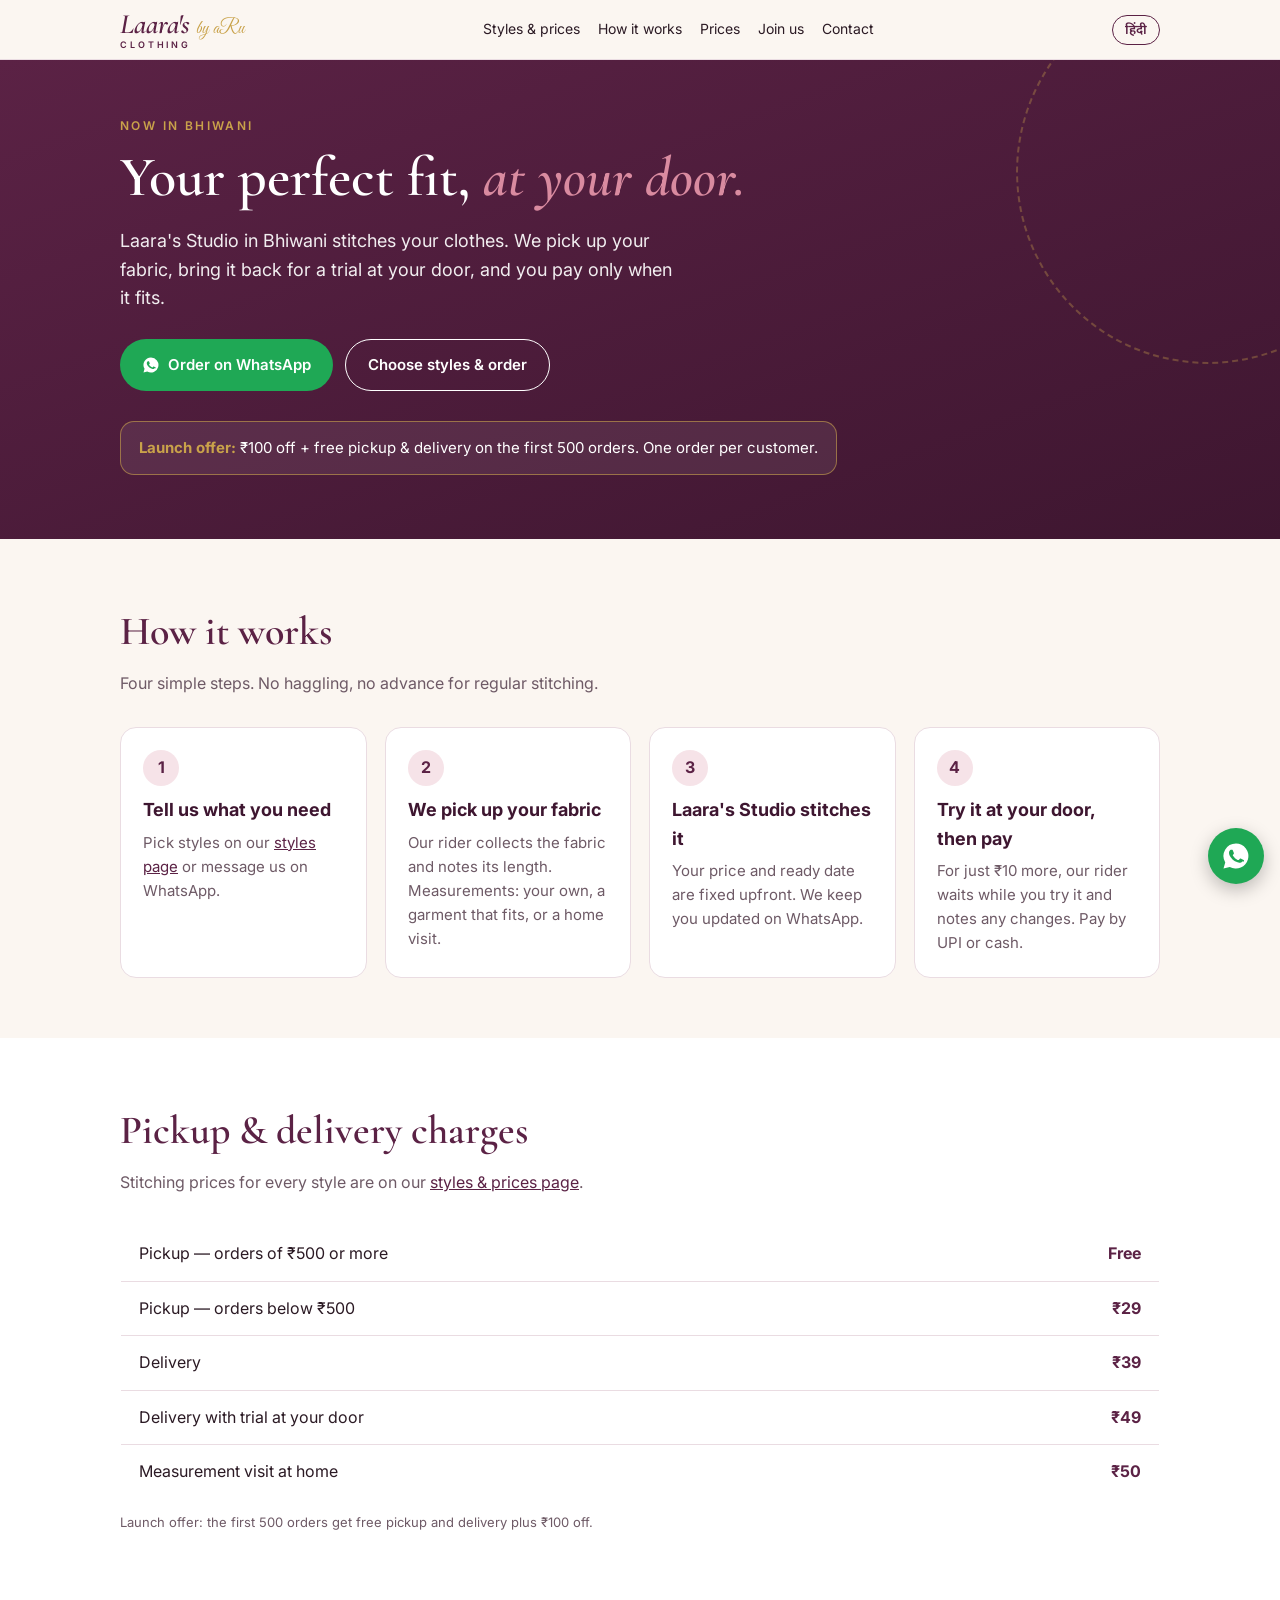
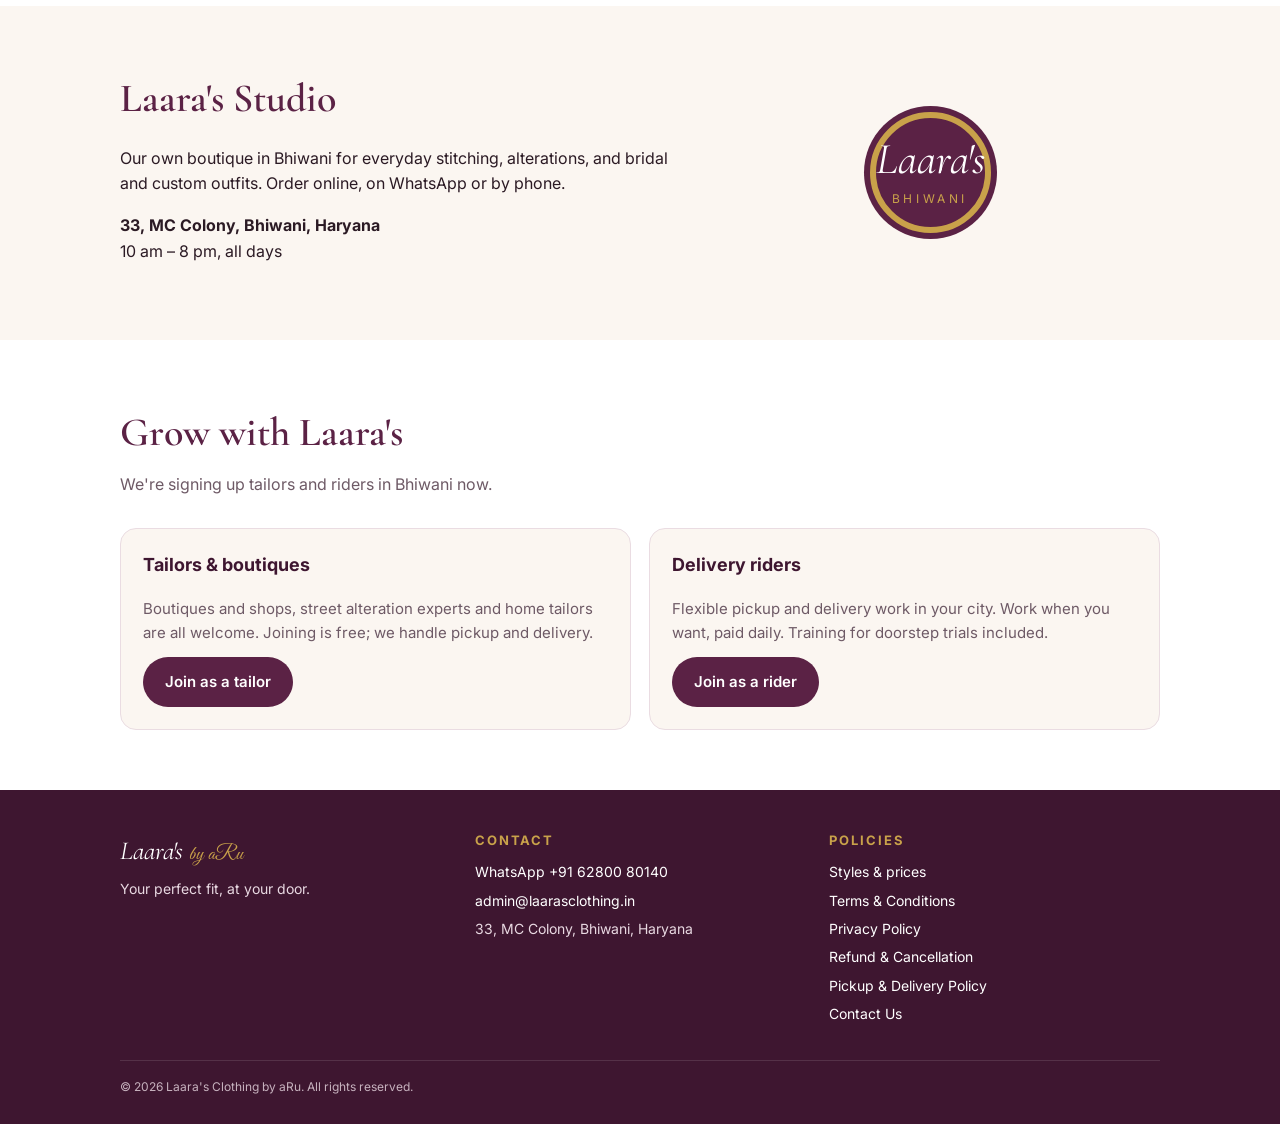
==== site/index.html @ 68b62dad "Laara's Studio website: home, styles & prices with cart, policies; Google Sheet order capture Co-Aut" ====
<!DOCTYPE html>
<html lang="en">
<head>
<meta charset="utf-8">
<meta name="viewport" content="width=device-width,initial-scale=1">
<title>Laara's Clothing by aRu — Tailoring at your door, Bhiwani</title>
<meta name="description" content="Laara's Studio, Bhiwani: get your clothes stitched with free pickup, trial at your door, and pay only when it fits. Order online or on WhatsApp.">
<meta property="og:title" content="Laara's Clothing by aRu">
<meta property="og:description" content="Laara's Studio, Bhiwani. Pickup, trial at your door, pay only when it fits.">
<meta name="theme-color" content="#5B2245">
<link rel="icon" href="favicon.svg" type="image/svg+xml">
<link rel="preconnect" href="https://fonts.googleapis.com"><link rel="preconnect" href="https://fonts.gstatic.com" crossorigin>
<link href="https://fonts.googleapis.com/css2?family=Cormorant+Garamond:ital,wght@0,600;1,600&family=Great+Vibes&family=Inter:wght@400;600;700&family=Noto+Sans+Devanagari:wght@400;600&display=swap" rel="stylesheet">
<link rel="stylesheet" href="style.css">
</head>
<body>

<header class="top"><div class="wrap">
  <a class="brand" href="/" aria-label="Laara's Clothing by aRu home">
    <span class="brand-row"><span class="name">Laara's</span><span class="by">by aRu</span></span>
    <span class="sub">CLOTHING</span>
  </a>
  <nav class="links">
    <a href="shop.html"><span data-l="en">Styles &amp; prices</span><span data-l="hi">स्टाइल और कीमतें</span></a>
    <a href="#how"><span data-l="en">How it works</span><span data-l="hi">कैसे काम करता है</span></a>
    <a href="#prices"><span data-l="en">Prices</span><span data-l="hi">कीमतें</span></a>
    <a href="#join"><span data-l="en">Join us</span><span data-l="hi">हमसे जुड़ें</span></a>
    <a href="contact.html"><span data-l="en">Contact</span><span data-l="hi">संपर्क</span></a>
  </nav>
  <button class="lang" id="langBtn" type="button">हिंदी</button>
</div></header>

<section class="hero"><div class="wrap">
  <div class="eyebrow"><span data-l="en">Now in Bhiwani</span><span data-l="hi">अब भिवानी में</span></div>
  <h1 data-l="en">Your perfect fit, <em>at your door.</em></h1>
  <h1 data-l="hi">सही फिटिंग, <em>आपके दरवाज़े पर।</em></h1>
  <p class="lead" data-l="en">Laara's Studio in Bhiwani stitches your clothes. We pick up your fabric, bring it back for a trial at your door, and you pay only when it fits.</p>
  <p class="lead" data-l="hi">भिवानी का लारा'ज़ स्टूडियो आपके कपड़े सिलता है। हम कपड़ा घर से लेते हैं, ट्रायल के लिए वापस लाते हैं, और फिटिंग सही होने पर ही आप भुगतान करते हैं।</p>
  <div class="ctas">
    <a class="btn btn-wa" href="https://wa.me/916280080140?text=Hi%20Laara%27s%2C%20I%20want%20to%20get%20clothes%20stitched" target="_blank" rel="noopener">
      <svg viewBox="0 0 24 24" fill="currentColor"><path d="M12 2a10 10 0 0 0-8.6 15.1L2 22l5-1.3A10 10 0 1 0 12 2Zm5.3 14.1c-.2.6-1.3 1.2-1.8 1.2-.5.1-1 .2-3.3-.7-2.8-1.1-4.5-3.9-4.7-4.1-.1-.2-1.1-1.5-1.1-2.9s.7-2.1 1-2.4c.3-.3.6-.3.8-.3h.6c.2 0 .4 0 .6.5l.9 2.1c.1.2.1.4 0 .5l-.3.5-.4.5c-.1.1-.3.3-.1.6.2.3.8 1.3 1.7 2.1 1.2 1 2.1 1.3 2.4 1.5.3.1.5.1.6-.1l.9-1c.2-.3.4-.2.6-.1l2 .9c.3.2.5.2.6.3.1.2.1.8-.1 1.4Z"/></svg>
      <span data-l="en">Order on WhatsApp</span><span data-l="hi">WhatsApp पर ऑर्डर करें</span>
    </a>
    <a class="btn btn-ghost" href="shop.html"><span data-l="en">Choose styles &amp; order</span><span data-l="hi">स्टाइल चुनें और ऑर्डर करें</span></a>
  </div>
  <div class="offer" data-l="en"><b>Launch offer:</b> ₹100 off + free pickup &amp; delivery on the first 500 orders. One order per customer.</div>
  <div class="offer" data-l="hi"><b>शुरुआती ऑफ़र:</b> पहले 500 ऑर्डर पर ₹100 की छूट + मुफ़्त पिकअप और डिलीवरी। एक ग्राहक, एक ऑर्डर।</div>
</div></section>

<section id="how"><div class="wrap">
  <h2><span data-l="en">How it works</span><span data-l="hi">कैसे काम करता है</span></h2>
  <p class="sec-lead"><span data-l="en">Four simple steps. No haggling, no advance for regular stitching.</span><span data-l="hi">चार आसान कदम। कोई मोल-भाव नहीं, सामान्य सिलाई के लिए कोई एडवांस नहीं।</span></p>
  <div class="grid g4">
    <div class="card"><div class="step-n">1</div>
      <h3><span data-l="en">Tell us what you need</span><span data-l="hi">बताइए क्या सिलवाना है</span></h3>
      <p><span data-l="en">Pick styles on our <a href="shop.html">styles page</a> or message us on WhatsApp.</span><span data-l="hi"><a href="shop.html">स्टाइल पेज</a> पर चुनें या WhatsApp पर बताइए।</span></p></div>
    <div class="card"><div class="step-n">2</div>
      <h3><span data-l="en">We pick up your fabric</span><span data-l="hi">हम कपड़ा ले जाते हैं</span></h3>
      <p><span data-l="en">Our rider collects the fabric and notes its length. Measurements: your own, a garment that fits, or a home visit.</span><span data-l="hi">हमारा राइडर कपड़ा लेता है और उसकी लंबाई नोट करता है। नाप: आपका अपना, फिट होने वाला कपड़ा, या घर पर नाप।</span></p></div>
    <div class="card"><div class="step-n">3</div>
      <h3><span data-l="en">Laara's Studio stitches it</span><span data-l="hi">लारा'ज़ स्टूडियो सिलता है</span></h3>
      <p><span data-l="en">Your price and ready date are fixed upfront. We keep you updated on WhatsApp.</span><span data-l="hi">कीमत और तैयार होने की तारीख पहले से तय। हम WhatsApp पर जानकारी देते रहते हैं।</span></p></div>
    <div class="card"><div class="step-n">4</div>
      <h3><span data-l="en">Try it at your door, then pay</span><span data-l="hi">घर पर ट्राई करें, फिर भुगतान</span></h3>
      <p><span data-l="en">For just ₹10 more, our rider waits while you try it and notes any changes. Pay by UPI or cash.</span><span data-l="hi">सिर्फ़ ₹10 ज़्यादा में राइडर रुकता है, आप ट्राई करते हैं, बदलाव नोट होते हैं। UPI या नकद से भुगतान।</span></p></div>
  </div>
</div></section>

<section id="prices" class="alt"><div class="wrap">
  <h2><span data-l="en">Pickup &amp; delivery charges</span><span data-l="hi">पिकअप और डिलीवरी शुल्क</span></h2>
  <p class="sec-lead"><span data-l="en">Stitching prices for every style are on our <a href="shop.html">styles &amp; prices page</a>.</span><span data-l="hi">हर स्टाइल की सिलाई की कीमत <a href="shop.html">स्टाइल और कीमतें पेज</a> पर है।</span></p>
  <table class="prices">
    <tr><td><span data-l="en">Pickup — orders of ₹500 or more</span><span data-l="hi">पिकअप — ₹500 या ज़्यादा के ऑर्डर</span></td><td><span data-l="en">Free</span><span data-l="hi">मुफ़्त</span></td></tr>
    <tr><td><span data-l="en">Pickup — orders below ₹500</span><span data-l="hi">पिकअप — ₹500 से कम के ऑर्डर</span></td><td>₹29</td></tr>
    <tr><td><span data-l="en">Delivery</span><span data-l="hi">डिलीवरी</span></td><td>₹39</td></tr>
    <tr><td><span data-l="en">Delivery with trial at your door</span><span data-l="hi">डिलीवरी + घर पर ट्रायल</span></td><td>₹49</td></tr>
    <tr><td><span data-l="en">Measurement visit at home</span><span data-l="hi">घर पर नाप लेने आना</span></td><td>₹50</td></tr>
  </table>
  <p class="note"><span data-l="en">Launch offer: the first 500 orders get free pickup and delivery plus ₹100 off.</span><span data-l="hi">शुरुआती ऑफ़र: पहले 500 ऑर्डर पर मुफ़्त पिकअप व डिलीवरी और ₹100 की छूट।</span></p>
</div></section>

<section><div class="wrap studio">
  <div>
    <h2><span data-l="en">Laara's Studio</span><span data-l="hi">लारा'ज़ स्टूडियो</span></h2>
    <p data-l="en">Our own boutique in Bhiwani for everyday stitching, alterations, and bridal and custom outfits. Order online, on WhatsApp or by phone.</p>
    <p data-l="hi">भिवानी में हमारा अपना बुटीक — रोज़ के कपड़ों की सिलाई, अल्टरेशन, और दुल्हन व खास डिज़ाइन के कपड़े। ऑनलाइन, WhatsApp या फ़ोन पर ऑर्डर करें।</p>
    <p><b>33, MC Colony, Bhiwani, Haryana</b><br><span data-l="en">10 am – 8 pm, all days</span><span data-l="hi">सुबह 10 – रात 8, सभी दिन</span></p>
  </div>
  <div class="seal"><div><div class="name">Laara's</div><div class="city">BHIWANI</div></div></div>
</div></section>

<section id="join" class="alt join"><div class="wrap">
  <h2><span data-l="en">Grow with Laara's</span><span data-l="hi">लारा'ज़ के साथ बढ़ें</span></h2>
  <p class="sec-lead"><span data-l="en">We're signing up tailors and riders in Bhiwani now.</span><span data-l="hi">हम अभी भिवानी में दर्ज़ी और राइडर जोड़ रहे हैं।</span></p>
  <div class="grid g3">
    <div class="card">
      <h3><span data-l="en">Tailors &amp; boutiques</span><span data-l="hi">दर्ज़ी और बुटीक</span></h3>
      <p><span data-l="en">Boutiques and shops, street alteration experts and home tailors are all welcome. Joining is free; we handle pickup and delivery.</span><span data-l="hi">बुटीक, दुकान, गली के अल्टरेशन कारीगर और घर से सिलाई करने वाले — सभी का स्वागत है। जुड़ना मुफ़्त; पिकअप-डिलीवरी हम करेंगे।</span></p>
      <a class="btn btn-plum" href="https://wa.me/916280080140?text=Hi%20Laara%27s%2C%20I%20am%20a%20tailor%20and%20want%20to%20join" target="_blank" rel="noopener"><span data-l="en">Join as a tailor</span><span data-l="hi">दर्ज़ी के रूप में जुड़ें</span></a>
    </div>
    <div class="card">
      <h3><span data-l="en">Delivery riders</span><span data-l="hi">डिलीवरी राइडर</span></h3>
      <p><span data-l="en">Flexible pickup and delivery work in your city. Work when you want, paid daily. Training for doorstep trials included.</span><span data-l="hi">अपने शहर में पिकअप-डिलीवरी का काम, जब चाहें तब। रोज़ाना भुगतान। घर पर ट्रायल की ट्रेनिंग भी।</span></p>
      <a class="btn btn-plum" href="https://wa.me/916280080140?text=Hi%20Laara%27s%2C%20I%20want%20to%20join%20as%20a%20rider" target="_blank" rel="noopener"><span data-l="en">Join as a rider</span><span data-l="hi">राइडर के रूप में जुड़ें</span></a>
    </div>
  </div>
</div></section>

<footer><div class="wrap">
  <div class="cols">
    <div>
      <div style="font-family:var(--serif);font-style:italic;font-size:26px;color:#fff">Laara's <span style="font-family:var(--script);color:var(--gold);font-style:normal;font-size:20px">by aRu</span></div>
      <p style="margin:6px 0 0">Your perfect fit, at your door.</p>
    </div>
    <div><h4>Contact</h4><ul>
      <li><a href="https://wa.me/916280080140">WhatsApp +91 62800 80140</a></li>
      <li><a href="mailto:admin@laarasclothing.in">admin@laarasclothing.in</a></li>
      <li>33, MC Colony, Bhiwani, Haryana</li>
    </ul></div>
    <div><h4>Policies</h4><ul>
      <li><a href="shop.html">Styles &amp; prices</a></li>
      <li><a href="terms.html">Terms &amp; Conditions</a></li>
      <li><a href="privacy.html">Privacy Policy</a></li>
      <li><a href="refund.html">Refund &amp; Cancellation</a></li>
      <li><a href="shipping.html">Pickup &amp; Delivery Policy</a></li>
      <li><a href="contact.html">Contact Us</a></li>
    </ul></div>
  </div>
  <div class="legal">© 2026 Laara's Clothing by aRu. All rights reserved.</div>
</div></footer>

<a class="wa-float" href="https://wa.me/916280080140" target="_blank" rel="noopener" aria-label="Chat on WhatsApp"><svg viewBox="0 0 24 24"><path d="M12 2a10 10 0 0 0-8.6 15.1L2 22l5-1.3A10 10 0 1 0 12 2Zm5.3 14.1c-.2.6-1.3 1.2-1.8 1.2-.5.1-1 .2-3.3-.7-2.8-1.1-4.5-3.9-4.7-4.1-.1-.2-1.1-1.5-1.1-2.9s.7-2.1 1-2.4c.3-.3.6-.3.8-.3h.6c.2 0 .4 0 .6.5l.9 2.1c.1.2.1.4 0 .5l-.3.5-.4.5c-.1.1-.3.3-.1.6.2.3.8 1.3 1.7 2.1 1.2 1 2.1 1.3 2.4 1.5.3.1.5.1.6-.1l.9-1c.2-.3.4-.2.6-.1l2 .9c.3.2.5.2.6.3.1.2.1.8-.1 1.4Z"/></svg></a>

<script>
(function(){
  var b=document.body, btn=document.getElementById('langBtn');
  function set(hi){b.classList.toggle('hi',hi);btn.textContent=hi?'English':'हिंदी';document.documentElement.lang=hi?'hi':'en';try{localStorage.setItem('lang',hi?'hi':'en')}catch(e){}}
  var saved=null;try{saved=localStorage.getItem('lang')}catch(e){}
  set(saved==='hi');
  btn.addEventListener('click',function(){set(!b.classList.contains('hi'))});
})();
</script>
</body>
</html>
---- site/style.css ----
:root{
  --plum:#5B2245; --plum-dark:#3E1630; --rose:#D98BA0; --rose-soft:#F6E3E8;
  --gold:#C9A24A; --cream:#FBF6F1; --ink:#2B1A24; --muted:#6E5A66; --line:#EADCE2;
  --serif:'Cormorant Garamond',Georgia,serif; --sans:'Inter','Noto Sans Devanagari',system-ui,sans-serif;
  --script:'Great Vibes',cursive;
}
*{box-sizing:border-box}
html{scroll-behavior:smooth}
body{margin:0;font-family:var(--sans);color:var(--ink);background:var(--cream);line-height:1.6;font-size:16px}
a{color:var(--plum)}
img{max-width:100%}
.wrap{max-width:1080px;margin:0 auto;padding:0 20px}

/* header */
header.top{position:sticky;top:0;z-index:10;background:rgba(251,246,241,.94);backdrop-filter:blur(6px);border-bottom:1px solid var(--line)}
.top .wrap{display:flex;align-items:center;justify-content:space-between;gap:12px;padding-top:10px;padding-bottom:10px}
.brand{text-decoration:none;color:var(--plum);display:flex;flex-direction:column;line-height:1}
.brand .name{font-family:var(--serif);font-style:italic;font-weight:600;font-size:28px}
.brand .sub{font-size:9px;letter-spacing:.32em;font-weight:600;margin-top:2px}
.brand .by{font-family:var(--script);color:var(--gold);font-size:18px;margin-left:6px}
.brand-row{display:flex;align-items:baseline}
nav.links{display:flex;gap:18px;font-size:14px}
nav.links a{text-decoration:none;color:var(--ink)}
nav.links a:hover{color:var(--plum)}
.lang{border:1px solid var(--plum);background:none;color:var(--plum);border-radius:20px;padding:5px 12px;font:600 13px var(--sans);cursor:pointer}
@media(max-width:760px){nav.links{display:none}}

/* buttons */
.btn{display:inline-flex;align-items:center;gap:8px;padding:13px 22px;border-radius:30px;font-weight:600;text-decoration:none;font-size:15px;border:0;cursor:pointer}
.btn-wa{background:#1FA855;color:#fff}
.btn-plum{background:var(--plum);color:#fff}
.btn-ghost{border:1.5px solid var(--plum);color:var(--plum);background:transparent}
.btn svg{width:18px;height:18px}

/* hero */
.hero{background:linear-gradient(160deg,var(--plum) 0%,var(--plum-dark) 100%);color:#fff;padding:56px 0 64px;position:relative;overflow:hidden}
.hero:after{content:"";position:absolute;right:-120px;top:-80px;width:380px;height:380px;border-radius:50%;border:2px dashed rgba(201,162,74,.35)}
.hero .eyebrow{color:var(--gold);letter-spacing:.2em;font-size:12px;font-weight:600;text-transform:uppercase}
.hero h1{font-family:var(--serif);font-weight:600;font-size:clamp(34px,6vw,56px);line-height:1.1;margin:12px 0 16px}
.hero h1 em{color:var(--rose)}
.hero p.lead{font-size:18px;max-width:560px;opacity:.92}
.hero .ctas{display:flex;flex-wrap:wrap;gap:12px;margin-top:26px}
.hero .btn-ghost{border-color:#fff;color:#fff}
.offer{margin-top:30px;display:inline-block;background:rgba(255,255,255,.08);border:1px solid rgba(201,162,74,.6);border-radius:14px;padding:14px 18px;font-size:15px}
.offer b{color:var(--gold)}

/* sections */
section{padding:60px 0}
section.alt{background:#fff}
h2{font-family:var(--serif);font-size:clamp(28px,4.5vw,40px);color:var(--plum);margin:0 0 8px;font-weight:600}
.sec-lead{color:var(--muted);margin:0 0 30px;max-width:640px}
.grid{display:grid;gap:18px}
.g4{grid-template-columns:repeat(auto-fit,minmax(220px,1fr))}
.g3{grid-template-columns:repeat(auto-fit,minmax(260px,1fr))}
.card{background:#fff;border:1px solid var(--line);border-radius:16px;padding:22px}
section.alt .card{background:var(--cream)}
.step-n{width:36px;height:36px;border-radius:50%;background:var(--rose-soft);color:var(--plum);display:grid;place-items:center;font-weight:700;margin-bottom:10px}
.card h3{margin:0 0 6px;font-size:18px;color:var(--plum-dark)}
.card p{margin:0;color:var(--muted);font-size:15px}

/* prices */
table.prices{width:100%;border-collapse:collapse;background:#fff;border-radius:16px;overflow:hidden;border:1px solid var(--line)}
.prices td{padding:14px 18px;border-bottom:1px solid var(--line)}
.prices tr:last-child td{border-bottom:0}
.prices td:last-child{text-align:right;font-weight:700;color:var(--plum);white-space:nowrap}
.note{font-size:13px;color:var(--muted);margin-top:12px}

/* join */
.join .card{display:flex;flex-direction:column;gap:12px}
.join .card .btn{align-self:flex-start;margin-top:auto}

/* studio */
.studio{display:grid;grid-template-columns:1.2fr 1fr;gap:28px;align-items:center}
@media(max-width:760px){.studio{grid-template-columns:1fr}}
.seal{aspect-ratio:1;max-width:260px;margin:auto;border-radius:50%;background:var(--plum);display:grid;place-items:center;color:#fff;text-align:center;border:6px solid var(--gold);box-shadow:0 0 0 6px var(--plum)}
.seal .name{font-family:var(--serif);font-style:italic;font-size:44px;line-height:1}
.seal .city{letter-spacing:.3em;font-size:12px;color:var(--gold);margin-top:8px}

/* footer */
footer{background:var(--plum-dark);color:#E9D9E2;padding:40px 0 28px;font-size:14px}
footer a{color:#fff;text-decoration:none}
footer .cols{display:grid;grid-template-columns:repeat(auto-fit,minmax(200px,1fr));gap:24px}
footer h4{color:var(--gold);margin:0 0 10px;font-size:13px;letter-spacing:.15em;text-transform:uppercase}
footer ul{list-style:none;padding:0;margin:0}
footer li{margin:6px 0}
footer .legal{border-top:1px solid rgba(255,255,255,.15);margin-top:28px;padding-top:16px;font-size:12px;opacity:.8}

/* floating whatsapp */
.wa-float{position:fixed;right:16px;bottom:16px;width:56px;height:56px;border-radius:50%;background:#1FA855;display:grid;place-items:center;box-shadow:0 6px 18px rgba(0,0,0,.25);z-index:20}
.wa-float svg{width:30px;height:30px;fill:#fff}

/* policy pages */
.policy{padding:40px 0 60px}
.policy .wrap{max-width:780px}
.policy h1{font-family:var(--serif);color:var(--plum);font-size:40px;margin:0 0 4px}
.policy .updated{color:var(--muted);font-size:14px;margin-bottom:28px}
.policy h2{font-size:24px;margin-top:30px}
.policy li{margin:6px 0}
.policy .box{background:#fff;border:1px solid var(--line);border-radius:14px;padding:18px 20px}

/* language */
[data-l="hi"]{display:none}
body.hi [data-l="en"]{display:none}
body.hi [data-l="hi"]{display:revert}
body.hi .eyebrow,body.hi .seal .city{letter-spacing:0}
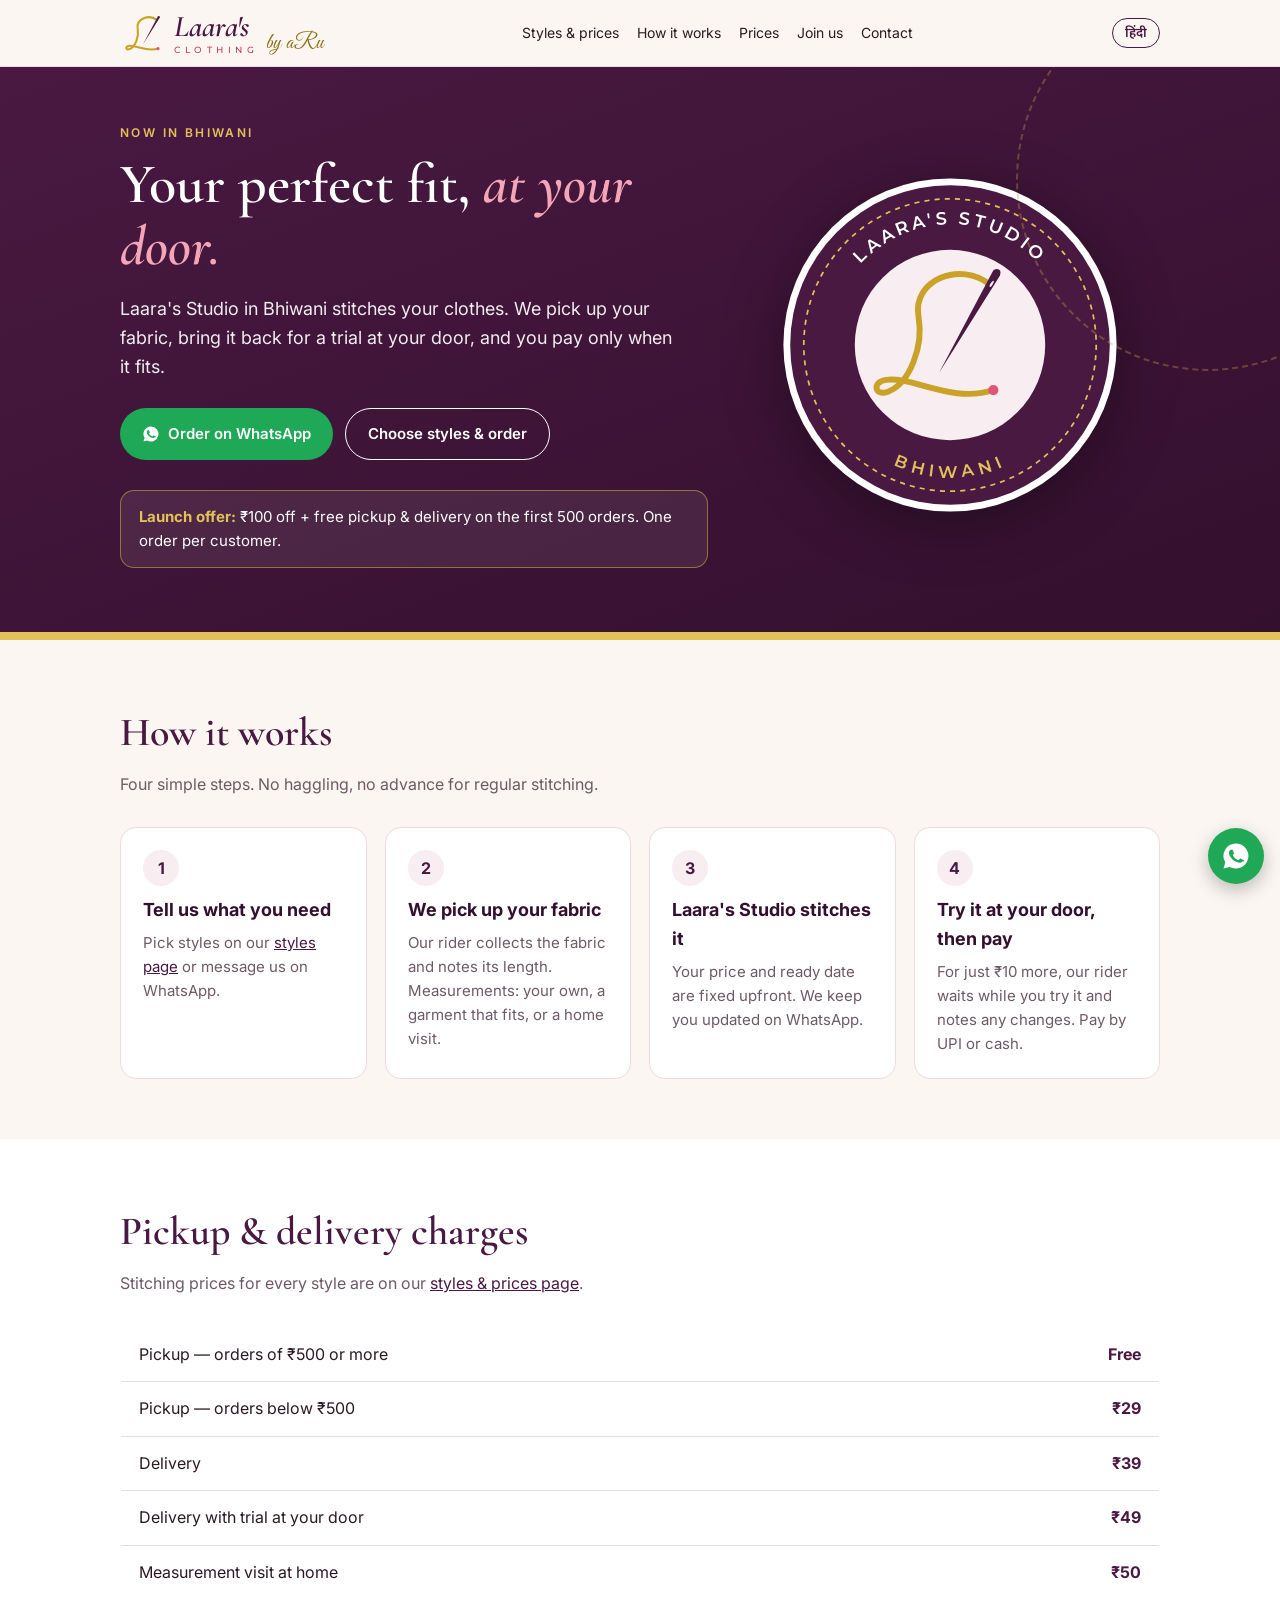
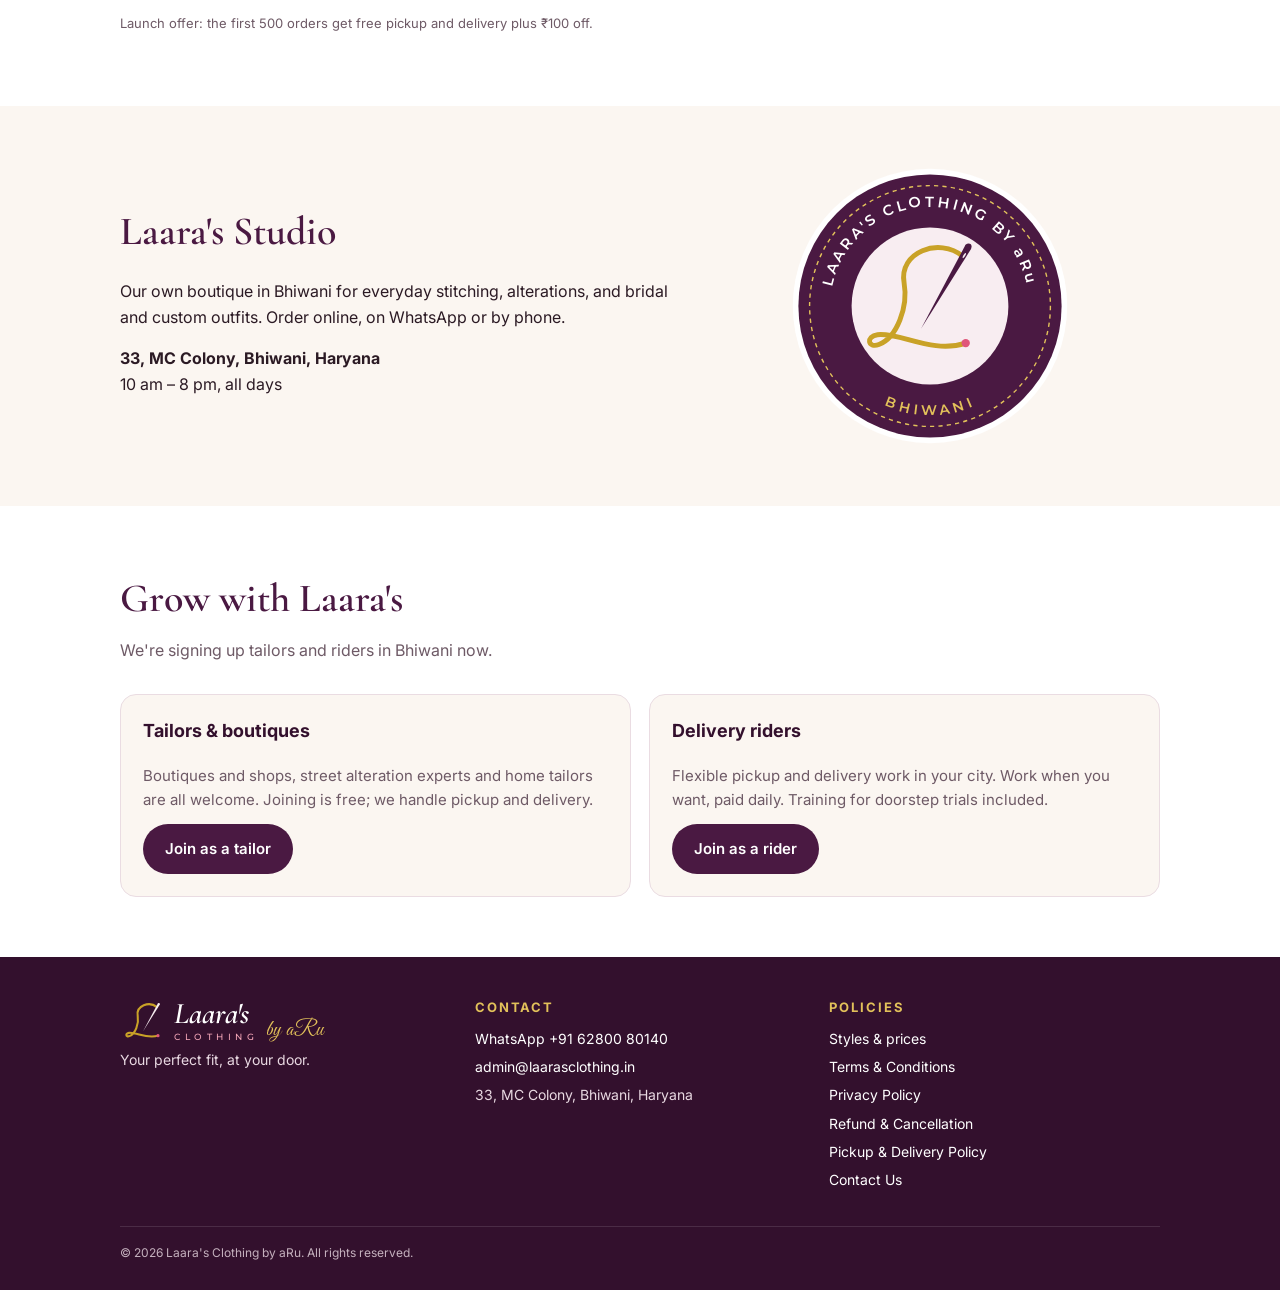
==== commit b1e00b7c: "Add real logo, Studio seal cover and brand colours across the site Co-Authored-By: Claude Opus 5.5 <" ====
--- a/site/index.html
+++ b/site/index.html
@@ -10,16 +10,13 @@
 <meta name="theme-color" content="#5B2245">
 <link rel="icon" href="favicon.svg" type="image/svg+xml">
 <link rel="preconnect" href="https://fonts.googleapis.com"><link rel="preconnect" href="https://fonts.gstatic.com" crossorigin>
-<link href="https://fonts.googleapis.com/css2?family=Cormorant+Garamond:ital,wght@0,600;1,600&family=Great+Vibes&family=Inter:wght@400;600;700&family=Noto+Sans+Devanagari:wght@400;600&display=swap" rel="stylesheet">
+<link href="https://fonts.googleapis.com/css2?family=Cormorant+Garamond:ital,wght@0,600;1,600&family=Great+Vibes&family=Inter:wght@400;600;700&family=Montserrat:wght@500;600&family=Noto+Sans+Devanagari:wght@400;600&display=swap" rel="stylesheet">
 <link rel="stylesheet" href="style.css">
 </head>
 <body>
 
 <header class="top"><div class="wrap">
-  <a class="brand" href="/" aria-label="Laara's Clothing by aRu home">
-    <span class="brand-row"><span class="name">Laara's</span><span class="by">by aRu</span></span>
-    <span class="sub">CLOTHING</span>
-  </a>
+  <a class="brand" href="/" aria-label="Laara's Clothing by aRu home"><svg class="mark" viewBox="0 0 200 200" aria-hidden="true"><g transform="translate(-5 12)"><path d="M166 32 C132 4 74 26 82 70 C88 104 72 148 46 158 C30 164 27 146 44 144 C76 140 122 172 170 156" fill="none" stroke="#C9A227" stroke-width="9" stroke-linecap="round"/><polygon points="170,15 178,21 106,136" fill="#4A1942"/><circle cx="174" cy="18" r="4.4" fill="#4A1942"/><circle cx="170" cy="156" r="7" fill="#E0567A"/></g></svg><span class="words"><span class="name">Laara's</span><span class="sub">CLOTHING</span></span><span class="by">by aRu</span></a>
   <nav class="links">
     <a href="shop.html"><span data-l="en">Styles &amp; prices</span><span data-l="hi">स्टाइल और कीमतें</span></a>
     <a href="#how"><span data-l="en">How it works</span><span data-l="hi">कैसे काम करता है</span></a>
@@ -30,7 +27,7 @@
   <button class="lang" id="langBtn" type="button">हिंदी</button>
 </div></header>
 
-<section class="hero"><div class="wrap">
+<section class="hero"><div class="wrap hero-grid"><div class="hero-text">
   <div class="eyebrow"><span data-l="en">Now in Bhiwani</span><span data-l="hi">अब भिवानी में</span></div>
   <h1 data-l="en">Your perfect fit, <em>at your door.</em></h1>
   <h1 data-l="hi">सही फिटिंग, <em>आपके दरवाज़े पर।</em></h1>
@@ -45,6 +42,8 @@
   </div>
   <div class="offer" data-l="en"><b>Launch offer:</b> ₹100 off + free pickup &amp; delivery on the first 500 orders. One order per customer.</div>
   <div class="offer" data-l="hi"><b>शुरुआती ऑफ़र:</b> पहले 500 ऑर्डर पर ₹100 की छूट + मुफ़्त पिकअप और डिलीवरी। एक ग्राहक, एक ऑर्डर।</div>
+</div>
+  <div class="hero-seal"><svg class="seal-svg" viewBox="0 0 400 400" role="img" aria-label="Laara'S Studio Bhiwani seal"><defs><path id="hsT" d="M58,200 A142,142 0 0,1 342,200"/><path id="hsB" d="M44,200 A156,156 0 0,0 356,200"/></defs><circle cx="200" cy="200" r="196" fill="#FFFFFF"/><circle cx="200" cy="200" r="188" fill="#4A1942"/><circle cx="200" cy="200" r="172" fill="none" stroke="#E2C15A" stroke-width="2" stroke-dasharray="6 6"/><circle cx="200" cy="200" r="112" fill="#F8EDF1"/><text font-family="Montserrat, Arial, sans-serif" font-weight="600" font-size="21" letter-spacing="4" fill="#FFFFFF" text-anchor="middle"><textPath href="#hsT" startOffset="50%">LAARA'S STUDIO</textPath></text><text font-family="Montserrat, Arial, sans-serif" font-weight="600" font-size="20" letter-spacing="6" fill="#E2C15A" text-anchor="middle"><textPath href="#hsB" startOffset="50%">BHIWANI</textPath></text><g transform="translate(81 97)"><path d="M166 32 C132 4 74 26 82 70 C88 104 72 148 46 158 C30 164 27 146 44 144 C76 140 122 172 170 156" fill="none" stroke="#C9A227" stroke-width="7" stroke-linecap="round"/><polygon points="170,15 178,21 106,136" fill="#4A1942"/><circle cx="174" cy="18" r="4.4" fill="#4A1942"/><ellipse cx="168" cy="31" rx="1.3" ry="4.2" transform="rotate(32 168 31)" fill="#F8EDF1"/><circle cx="170" cy="156" r="6" fill="#E0567A"/></g></svg></div>
 </div></section>
 
 <section id="how"><div class="wrap">
@@ -86,7 +85,7 @@
     <p data-l="hi">भिवानी में हमारा अपना बुटीक — रोज़ के कपड़ों की सिलाई, अल्टरेशन, और दुल्हन व खास डिज़ाइन के कपड़े। ऑनलाइन, WhatsApp या फ़ोन पर ऑर्डर करें।</p>
     <p><b>33, MC Colony, Bhiwani, Haryana</b><br><span data-l="en">10 am – 8 pm, all days</span><span data-l="hi">सुबह 10 – रात 8, सभी दिन</span></p>
   </div>
-  <div class="seal"><div><div class="name">Laara's</div><div class="city">BHIWANI</div></div></div>
+  <div class="studio-seal"><svg class="seal-svg" viewBox="0 0 400 400" role="img" aria-label="Laara'S Clothing By Aru Bhiwani seal"><defs><path id="ssT" d="M58,200 A142,142 0 0,1 342,200"/><path id="ssB" d="M44,200 A156,156 0 0,0 356,200"/></defs><circle cx="200" cy="200" r="196" fill="#FFFFFF"/><circle cx="200" cy="200" r="188" fill="#4A1942"/><circle cx="200" cy="200" r="172" fill="none" stroke="#E2C15A" stroke-width="2" stroke-dasharray="6 6"/><circle cx="200" cy="200" r="112" fill="#F8EDF1"/><text font-family="Montserrat, Arial, sans-serif" font-weight="600" font-size="21" letter-spacing="4" fill="#FFFFFF" text-anchor="middle"><textPath href="#ssT" startOffset="50%">LAARA'S CLOTHING BY aRu</textPath></text><text font-family="Montserrat, Arial, sans-serif" font-weight="600" font-size="20" letter-spacing="6" fill="#E2C15A" text-anchor="middle"><textPath href="#ssB" startOffset="50%">BHIWANI</textPath></text><g transform="translate(81 97)"><path d="M166 32 C132 4 74 26 82 70 C88 104 72 148 46 158 C30 164 27 146 44 144 C76 140 122 172 170 156" fill="none" stroke="#C9A227" stroke-width="7" stroke-linecap="round"/><polygon points="170,15 178,21 106,136" fill="#4A1942"/><circle cx="174" cy="18" r="4.4" fill="#4A1942"/><ellipse cx="168" cy="31" rx="1.3" ry="4.2" transform="rotate(32 168 31)" fill="#F8EDF1"/><circle cx="170" cy="156" r="6" fill="#E0567A"/></g></svg></div>
 </div></section>
 
 <section id="join" class="alt join"><div class="wrap">
@@ -109,7 +108,7 @@
 <footer><div class="wrap">
   <div class="cols">
     <div>
-      <div style="font-family:var(--serif);font-style:italic;font-size:26px;color:#fff">Laara's <span style="font-family:var(--script);color:var(--gold);font-style:normal;font-size:20px">by aRu</span></div>
+      <a class="brand brand-foot" href="/"><svg class="mark" viewBox="0 0 200 200" aria-hidden="true"><g transform="translate(-5 12)"><path d="M166 32 C132 4 74 26 82 70 C88 104 72 148 46 158 C30 164 27 146 44 144 C76 140 122 172 170 156" fill="none" stroke="#C9A227" stroke-width="9" stroke-linecap="round"/><polygon points="170,15 178,21 106,136" fill="#F8EDF1"/><circle cx="174" cy="18" r="4.4" fill="#F8EDF1"/><circle cx="170" cy="156" r="7" fill="#E0567A"/></g></svg><span class="words"><span class="name">Laara's</span><span class="sub">CLOTHING</span></span><span class="by">by aRu</span></a>
       <p style="margin:6px 0 0">Your perfect fit, at your door.</p>
     </div>
     <div><h4>Contact</h4><ul>
--- a/site/style.css
+++ b/site/style.css
@@ -1,6 +1,6 @@
 :root{
-  --plum:#5B2245; --plum-dark:#3E1630; --rose:#D98BA0; --rose-soft:#F6E3E8;
-  --gold:#C9A24A; --cream:#FBF6F1; --ink:#2B1A24; --muted:#6E5A66; --line:#EADCE2;
+  --plum:#4A1942; --plum-dark:#33102D; --rose:#F4A6B8; --rose-soft:#F8EDF1;
+  --gold:#E2C15A; --gold-deep:#8A6D0E; --accent:#E0567A; --cream:#FBF6F1; --ink:#2B1A24; --muted:#6E5A66; --line:#EADCE2;
   --serif:'Cormorant Garamond',Georgia,serif; --sans:'Inter','Noto Sans Devanagari',system-ui,sans-serif;
   --script:'Great Vibes',cursive;
 }
@@ -14,11 +14,19 @@
 /* header */
 header.top{position:sticky;top:0;z-index:10;background:rgba(251,246,241,.94);backdrop-filter:blur(6px);border-bottom:1px solid var(--line)}
 .top .wrap{display:flex;align-items:center;justify-content:space-between;gap:12px;padding-top:10px;padding-bottom:10px}
-.brand{text-decoration:none;color:var(--plum);display:flex;flex-direction:column;line-height:1}
-.brand .name{font-family:var(--serif);font-style:italic;font-weight:600;font-size:28px}
-.brand .sub{font-size:9px;letter-spacing:.32em;font-weight:600;margin-top:2px}
-.brand .by{font-family:var(--script);color:var(--gold);font-size:18px;margin-left:6px}
-.brand-row{display:flex;align-items:baseline}
+.brand{text-decoration:none;color:var(--plum);display:flex;align-items:center;gap:8px;line-height:1}
+.brand .mark{width:46px;height:46px;flex:none}
+.brand .words{display:flex;flex-direction:column}
+.brand .name{font-family:var(--serif);font-style:italic;font-weight:600;font-size:30px;color:var(--plum)}
+.brand .sub{font-family:'Montserrat',var(--sans);font-size:9px;letter-spacing:.5em;font-weight:500;color:#C2375E;margin-top:3px}
+.brand .by{font-family:var(--script);color:var(--gold-deep);font-size:21px;align-self:flex-end;margin-bottom:2px}
+.brand-foot .name{color:#fff}.brand-foot .sub{color:var(--rose)}.brand-foot .by{color:var(--gold)}
+.hero-grid{display:grid;grid-template-columns:minmax(0,1.4fr) minmax(0,1fr);gap:32px;align-items:center}
+.hero-seal{display:flex;justify-content:center}
+.hero-seal .seal-svg{width:min(100%,340px);height:auto;filter:drop-shadow(0 12px 30px rgba(0,0,0,.35))}
+.studio-seal{display:flex;justify-content:center}
+.studio-seal .seal-svg{width:min(100%,280px);height:auto}
+@media(max-width:760px){.hero-grid{grid-template-columns:1fr}.hero-seal{order:-1}.hero-seal .seal-svg{width:180px}}
 nav.links{display:flex;gap:18px;font-size:14px}
 nav.links a{text-decoration:none;color:var(--ink)}
 nav.links a:hover{color:var(--plum)}
@@ -38,6 +46,7 @@
 .hero .eyebrow{color:var(--gold);letter-spacing:.2em;font-size:12px;font-weight:600;text-transform:uppercase}
 .hero h1{font-family:var(--serif);font-weight:600;font-size:clamp(34px,6vw,56px);line-height:1.1;margin:12px 0 16px}
 .hero h1 em{color:var(--rose)}
+.hero{border-bottom:8px solid var(--gold)}
 .hero p.lead{font-size:18px;max-width:560px;opacity:.92}
 .hero .ctas{display:flex;flex-wrap:wrap;gap:12px;margin-top:26px}
 .hero .btn-ghost{border-color:#fff;color:#fff}
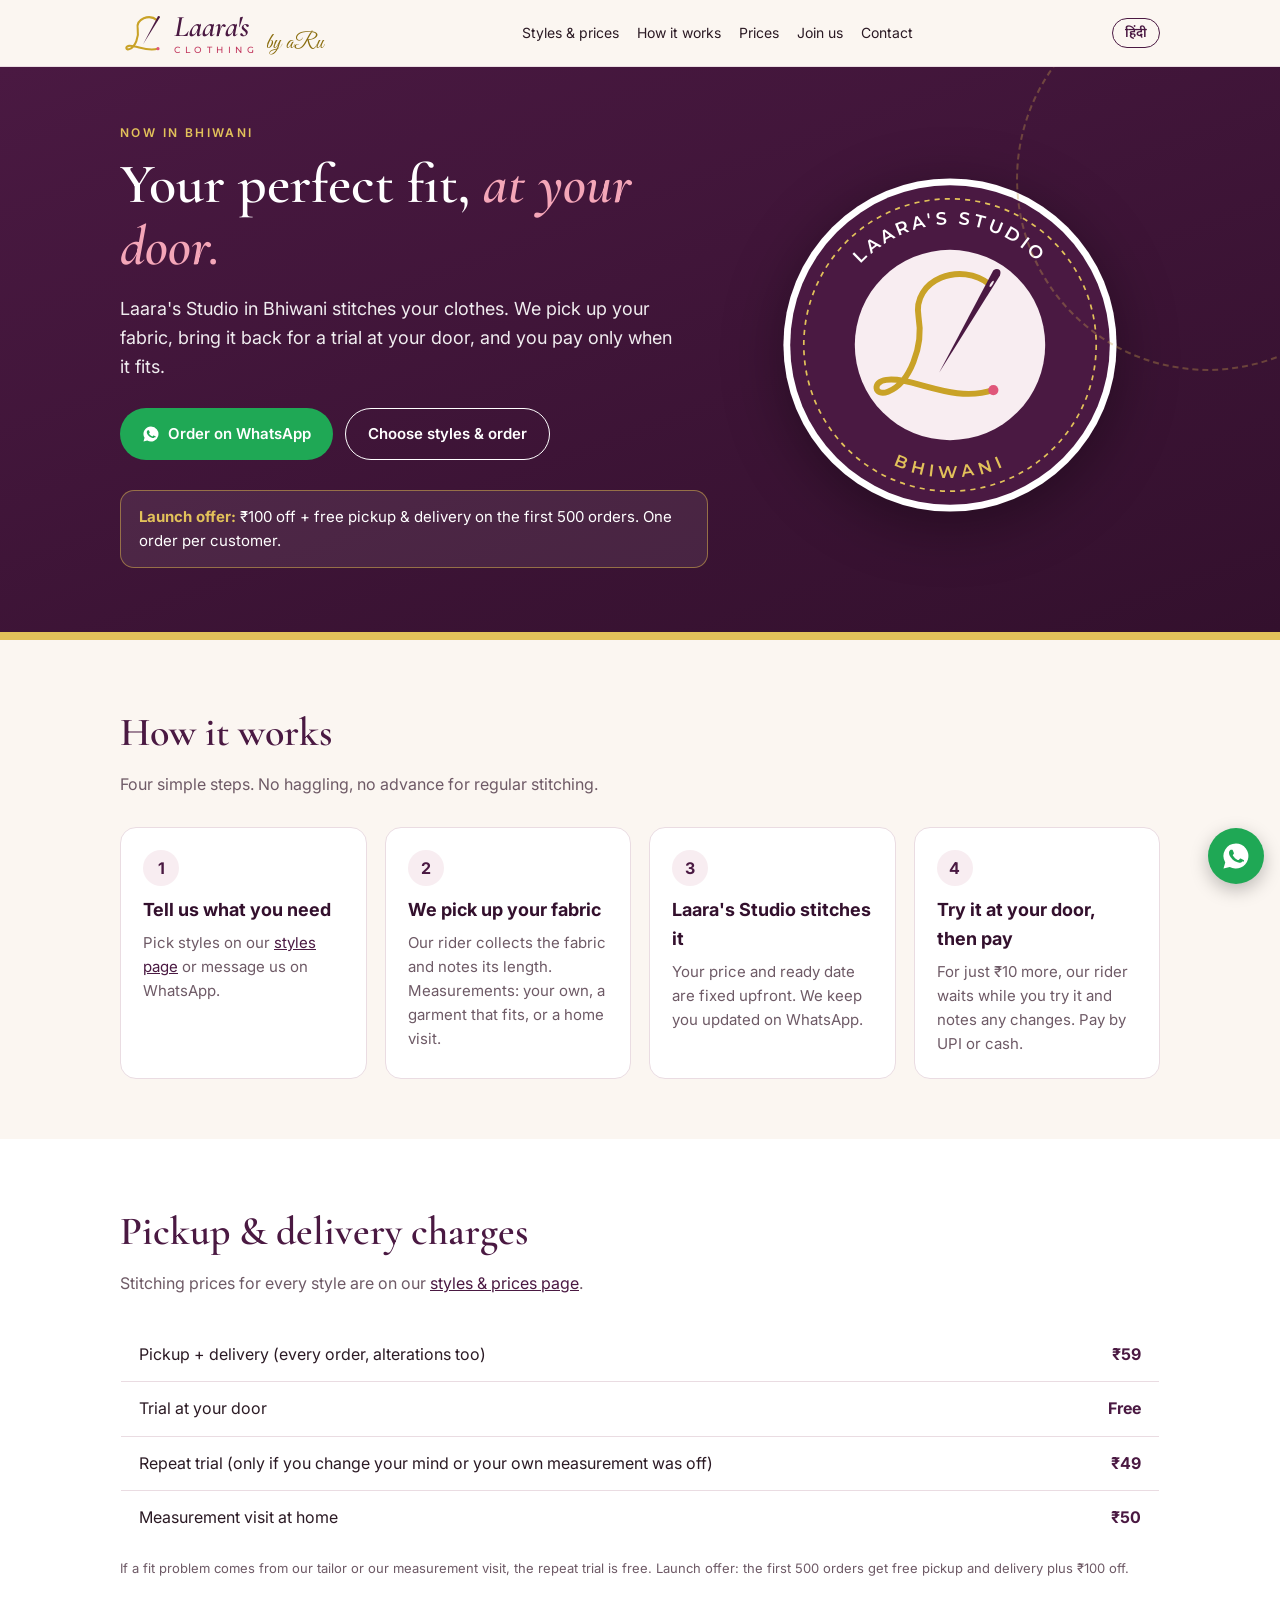
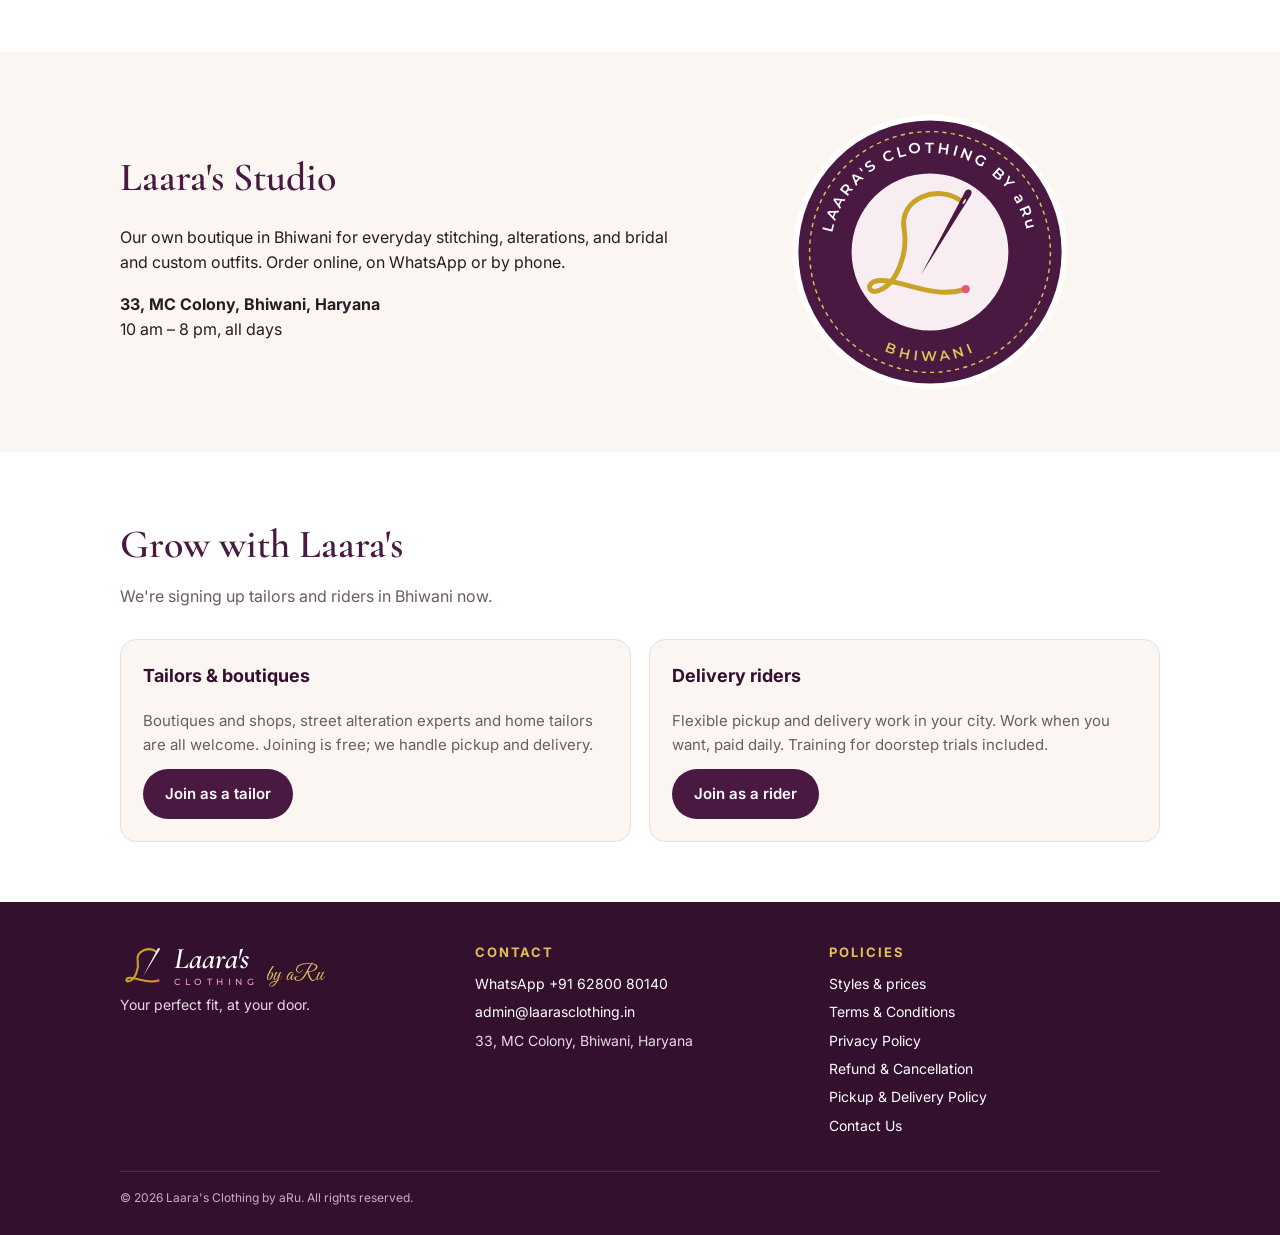
==== commit 38dd0bcb: "Website fees to 26 Nov pricing: flat ₹59 pickup + delivery, free trial at the door, ₹49 repeat trial" ====
--- a/site/index.html
+++ b/site/index.html
@@ -4,9 +4,9 @@
 <meta charset="utf-8">
 <meta name="viewport" content="width=device-width,initial-scale=1">
 <title>Laara's Clothing by aRu — Tailoring at your door, Bhiwani</title>
-<meta name="description" content="Laara's Studio, Bhiwani: get your clothes stitched with free pickup, trial at your door, and pay only when it fits. Order online or on WhatsApp.">
+<meta name="description" content="Laara's Studio, Bhiwani: get your clothes stitched with a free trial at your door on every order, and pay only when it fits. Order online or on WhatsApp.">
 <meta property="og:title" content="Laara's Clothing by aRu">
-<meta property="og:description" content="Laara's Studio, Bhiwani. Pickup, trial at your door, pay only when it fits.">
+<meta property="og:description" content="Laara's Studio, Bhiwani. Free trial at your door on every order. Pay only when it fits.">
 <meta name="theme-color" content="#5B2245">
 <link rel="icon" href="favicon.svg" type="image/svg+xml">
 <link rel="preconnect" href="https://fonts.googleapis.com"><link rel="preconnect" href="https://fonts.gstatic.com" crossorigin>
@@ -69,13 +69,12 @@
   <h2><span data-l="en">Pickup &amp; delivery charges</span><span data-l="hi">पिकअप और डिलीवरी शुल्क</span></h2>
   <p class="sec-lead"><span data-l="en">Stitching prices for every style are on our <a href="shop.html">styles &amp; prices page</a>.</span><span data-l="hi">हर स्टाइल की सिलाई की कीमत <a href="shop.html">स्टाइल और कीमतें पेज</a> पर है।</span></p>
   <table class="prices">
-    <tr><td><span data-l="en">Pickup — orders of ₹500 or more</span><span data-l="hi">पिकअप — ₹500 या ज़्यादा के ऑर्डर</span></td><td><span data-l="en">Free</span><span data-l="hi">मुफ़्त</span></td></tr>
-    <tr><td><span data-l="en">Pickup — orders below ₹500</span><span data-l="hi">पिकअप — ₹500 से कम के ऑर्डर</span></td><td>₹29</td></tr>
-    <tr><td><span data-l="en">Delivery</span><span data-l="hi">डिलीवरी</span></td><td>₹39</td></tr>
-    <tr><td><span data-l="en">Delivery with trial at your door</span><span data-l="hi">डिलीवरी + घर पर ट्रायल</span></td><td>₹49</td></tr>
+    <tr><td><span data-l="en">Pickup + delivery (every order, alterations too)</span><span data-l="hi">पिकअप + डिलीवरी (हर ऑर्डर, अल्टरेशन भी)</span></td><td>₹59</td></tr>
+    <tr><td><span data-l="en">Trial at your door</span><span data-l="hi">घर पर ट्रायल</span></td><td><span data-l="en">Free</span><span data-l="hi">मुफ़्त</span></td></tr>
+    <tr><td><span data-l="en">Repeat trial (only if you change your mind or your own measurement was off)</span><span data-l="hi">दोबारा ट्रायल (सिर्फ़ अगर आपने बदलाव चाहा या आपका दिया नाप गलत था)</span></td><td>₹49</td></tr>
     <tr><td><span data-l="en">Measurement visit at home</span><span data-l="hi">घर पर नाप लेने आना</span></td><td>₹50</td></tr>
   </table>
-  <p class="note"><span data-l="en">Launch offer: the first 500 orders get free pickup and delivery plus ₹100 off.</span><span data-l="hi">शुरुआती ऑफ़र: पहले 500 ऑर्डर पर मुफ़्त पिकअप व डिलीवरी और ₹100 की छूट।</span></p>
+  <p class="note"><span data-l="en">If a fit problem comes from our tailor or our measurement visit, the repeat trial is free. Launch offer: the first 500 orders get free pickup and delivery plus ₹100 off.</span><span data-l="hi">अगर फ़िटिंग की गड़बड़ हमारे दर्ज़ी या हमारे नाप की वजह से है तो दोबारा ट्रायल मुफ़्त। शुरुआती ऑफ़र: पहले 500 ऑर्डर पर मुफ़्त पिकअप व डिलीवरी और ₹100 की छूट।</span></p>
 </div></section>
 
 <section><div class="wrap studio">
